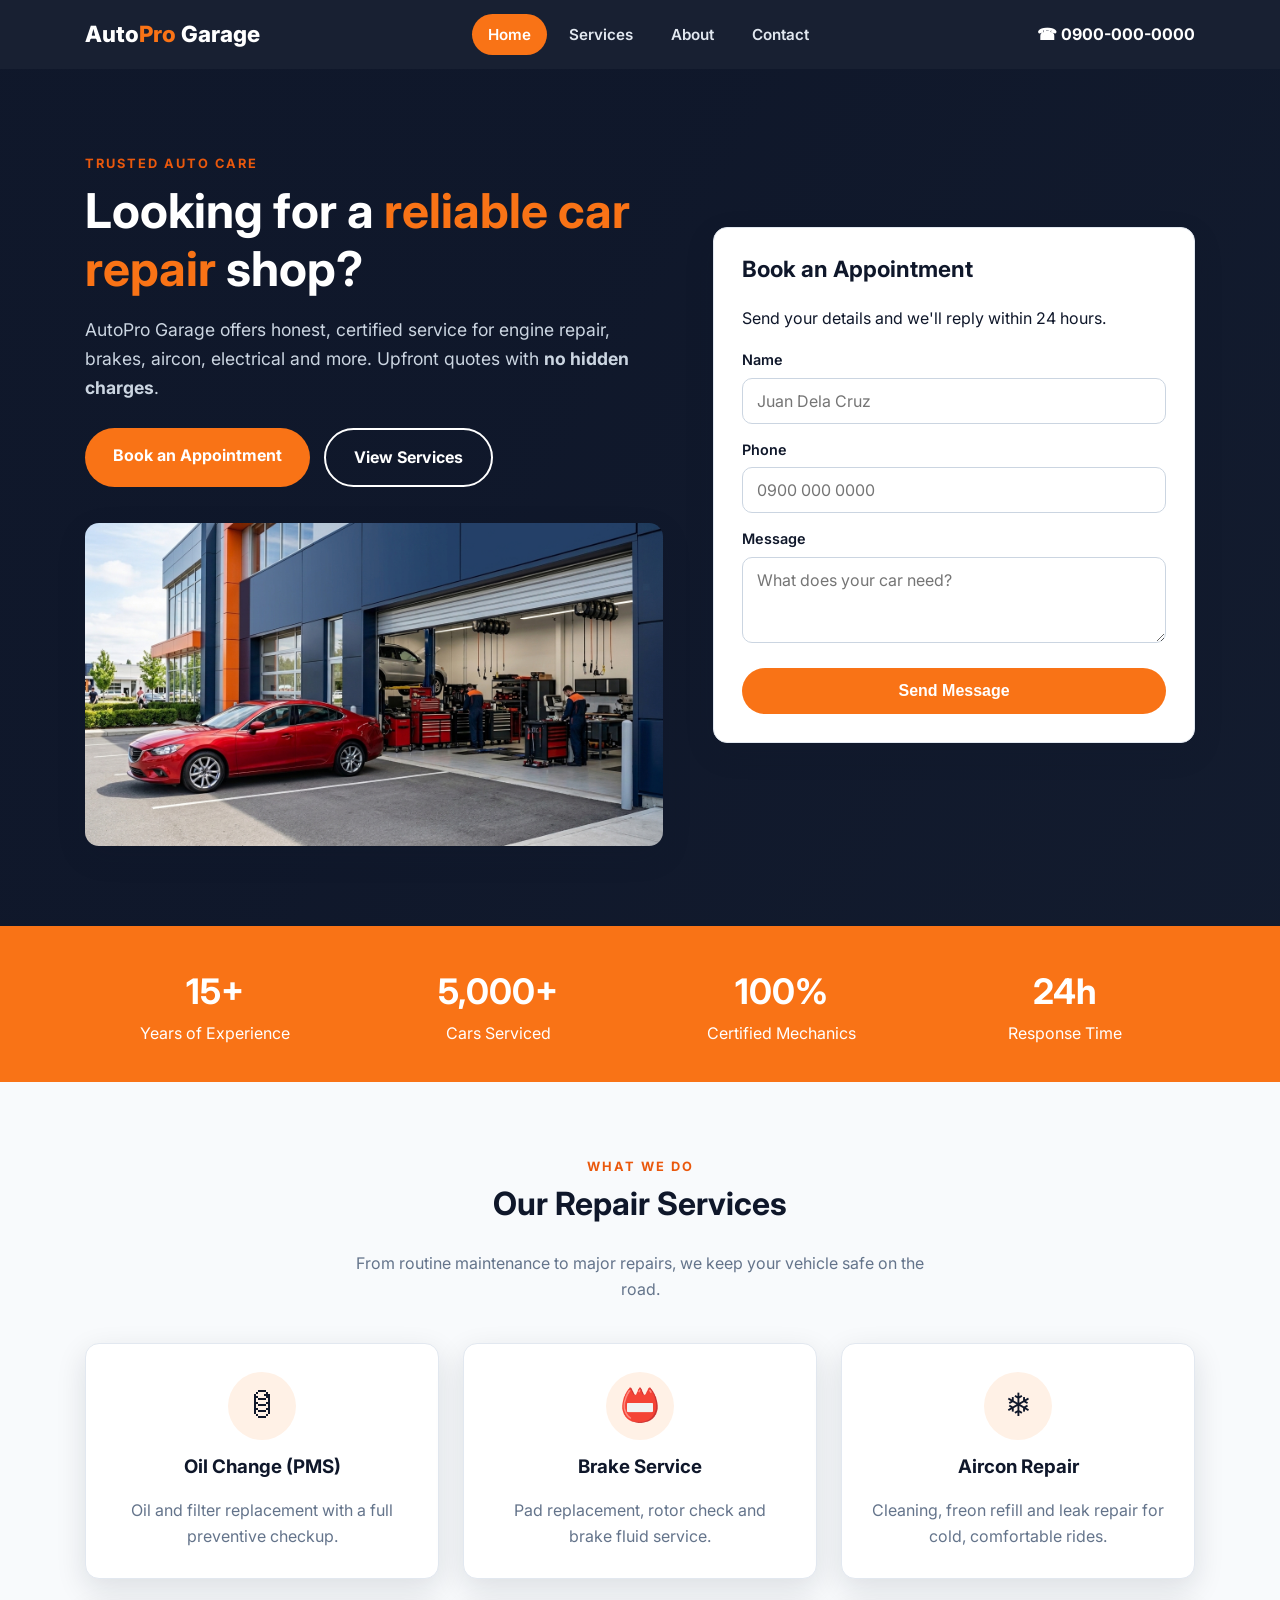
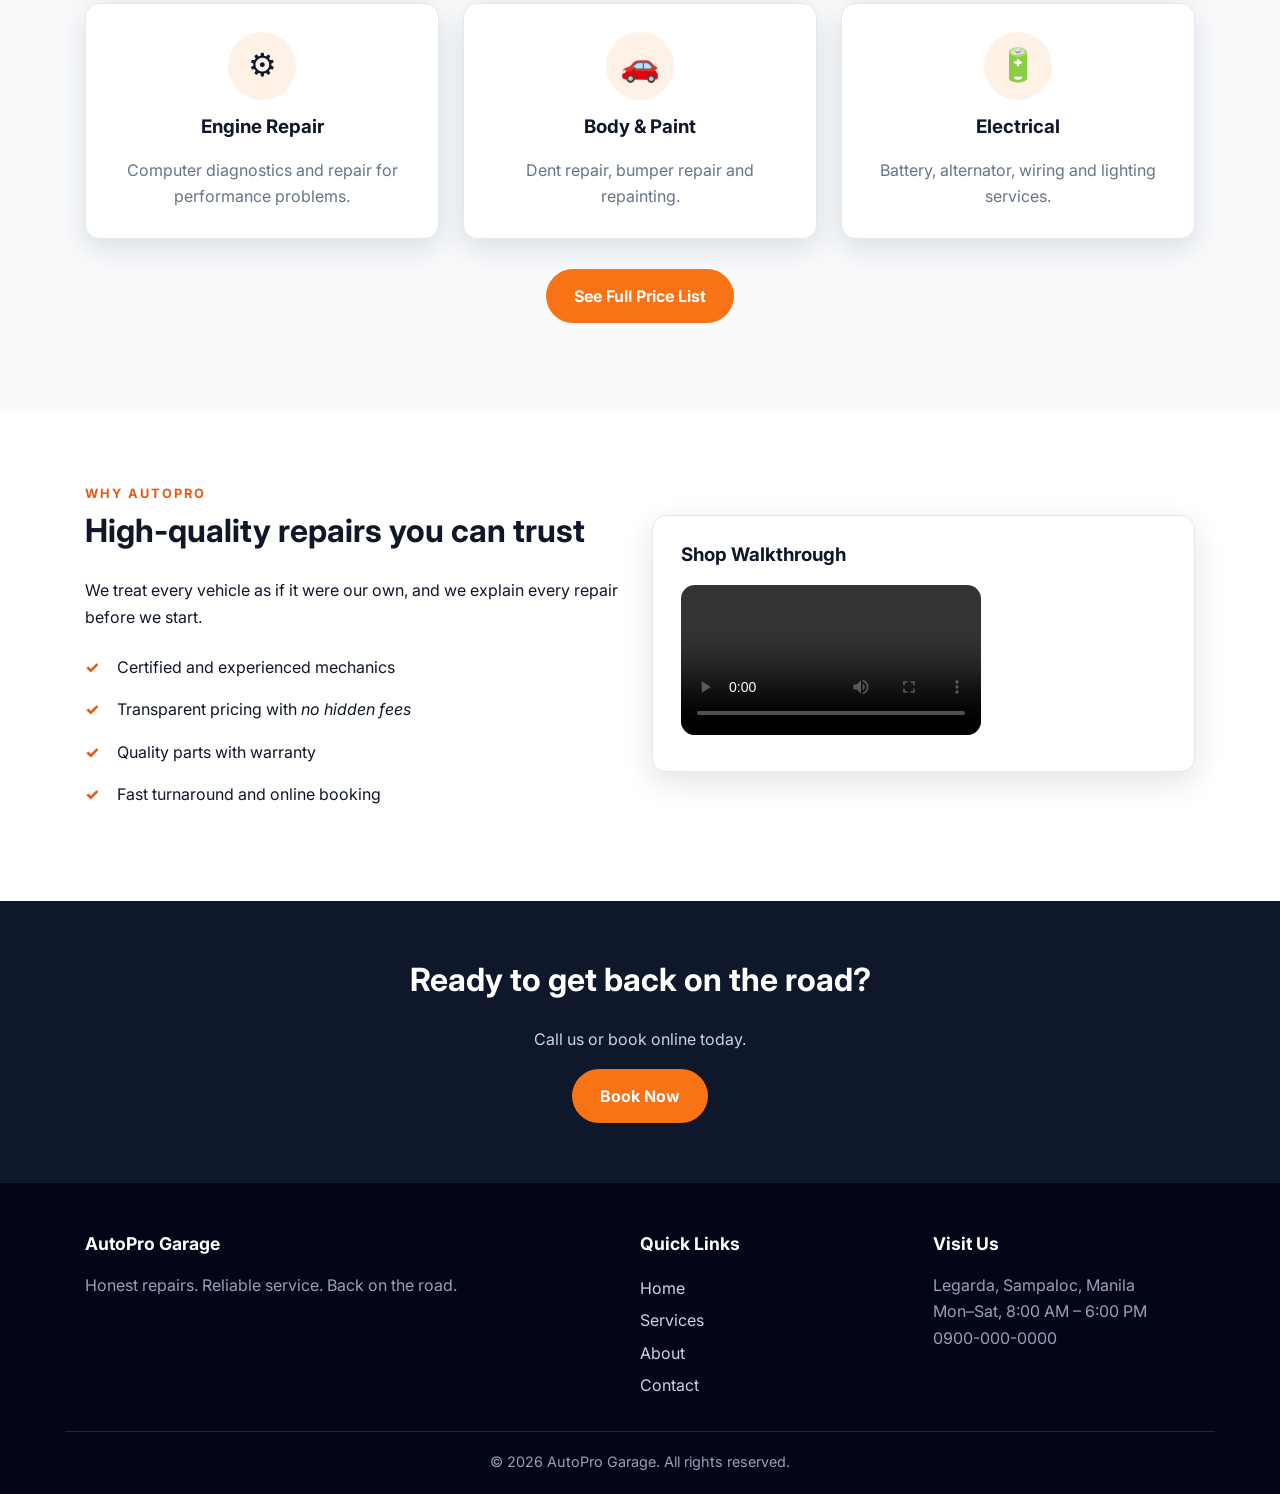
==== index.html @ 9cc5ad5d "AutoPro Garage website" ====
﻿<!DOCTYPE html>
<html lang="en">
<head>
  <meta charset="UTF-8">
  <meta name="viewport" content="width=device-width, initial-scale=1.0">
  <title>AutoPro Garage | Car Repair &amp; Maintenance</title>
  <link rel="preconnect" href="https://fonts.googleapis.com">
  <link rel="stylesheet" href="https://fonts.googleapis.com/css2?family=Inter:wght@400;500;600;700;800&display=swap">
  <link rel="stylesheet" href="style.css">
</head>
<body>
  <header class="site-header">
    <div class="header-inner">
      <a href="index.html" class="logo">Auto<span>Pro</span> Garage</a>
      <input type="checkbox" id="menu" class="menu-toggle">
      <label for="menu" class="menu-btn">&#9776;</label>
      <nav>
        <ul>
          <li><a href="index.html" class="active">Home</a></li>
          <li><a href="services.html">Services</a></li>
          <li><a href="about.html">About</a></li>
          <li><a href="contact.html">Contact</a></li>
        </ul>
      </nav>
      <a href="tel:+639000000000" class="header-phone">&#9742; 0900-000-0000</a>
    </div>
  </header>

  <section class="hero">
    <div class="container hero-grid">
      <div>
        <span class="eyebrow">Trusted Auto Care</span>
        <h1>Looking for a <span>reliable car repair</span> shop?</h1>
        <p class="lead">AutoPro Garage offers honest, certified service for engine repair, brakes, aircon, electrical and more. Upfront quotes with <strong>no hidden charges</strong>.</p>
        <div class="hero-buttons">
          <a href="contact.html" class="btn">Book an Appointment</a>
          <a href="services.html" class="btn outline">View Services</a>
        </div>
        <img class="hero-img" src="images/hero-car.jpg" alt="Red car parked in front of the AutoPro Garage" width="1280" height="720">
      </div>

      <div class="card form-card">
        <h3>Book an Appointment</h3>
        <p>Send your details and we'll reply within 24 hours.</p>
        <form action="#" method="post">
          <label for="h-name">Name</label>
          <input type="text" id="h-name" name="name" placeholder="Juan Dela Cruz">
          <label for="h-phone">Phone</label>
          <input type="tel" id="h-phone" name="phone" placeholder="0900 000 0000">
          <label for="h-msg">Message</label>
          <textarea id="h-msg" name="msg" rows="3" placeholder="What does your car need?"></textarea>
          <input type="submit" class="btn" value="Send Message">
        </form>
      </div>
    </div>
  </section>

  <section class="stats">
    <div class="container grid grid-4">
      <div><strong>15+</strong>Years of Experience</div>
      <div><strong>5,000+</strong>Cars Serviced</div>
      <div><strong>100%</strong>Certified Mechanics</div>
      <div><strong>24h</strong>Response Time</div>
    </div>
  </section>

  <section class="section">
    <div class="container">
      <div class="section-title">
        <span class="eyebrow">What We Do</span>
        <h2>Our Repair Services</h2>
        <p>From routine maintenance to major repairs, we keep your vehicle safe on the road.</p>
      </div>
      <div class="grid grid-3">
        <div class="card service-card"><div class="icon">&#128738;</div><h3>Oil Change (PMS)</h3><p>Oil and filter replacement with a full preventive checkup.</p></div>
        <div class="card service-card"><div class="icon">&#128219;</div><h3>Brake Service</h3><p>Pad replacement, rotor check and brake fluid service.</p></div>
        <div class="card service-card"><div class="icon">&#10052;</div><h3>Aircon Repair</h3><p>Cleaning, freon refill and leak repair for cold, comfortable rides.</p></div>
        <div class="card service-card"><div class="icon">&#9881;</div><h3>Engine Repair</h3><p>Computer diagnostics and repair for performance problems.</p></div>
        <div class="card service-card"><div class="icon">&#128663;</div><h3>Body &amp; Paint</h3><p>Dent repair, bumper repair and repainting.</p></div>
        <div class="card service-card"><div class="icon">&#128267;</div><h3>Electrical</h3><p>Battery, alternator, wiring and lighting services.</p></div>
      </div>
      <p style="text-align:center; margin-top:30px;"><a href="services.html" class="btn">See Full Price List</a></p>
    </div>
  </section>

  <section class="section alt">
    <div class="container grid grid-2" style="align-items:center;">
      <div>
        <span class="eyebrow">Why AutoPro</span>
        <h2>High-quality repairs you can trust</h2>
        <p>We treat every vehicle as if it were our own, and we explain every repair before we start.</p>
        <ul class="checks">
          <li>Certified and experienced mechanics</li>
          <li>Transparent pricing with <em>no hidden fees</em></li>
          <li>Quality parts with warranty</li>
          <li>Fast turnaround and online booking</li>
        </ul>
      </div>
      <div class="card">
        <h3>Shop Walkthrough</h3>
        <!-- Add your own file at media/shop.mp4 -->
        <video controls>
          <source src="media/shop.mp4" type="video/mp4">
          Your browser does not support the video tag.
        </video>
      </div>
    </div>
  </section>

  <section class="cta">
    <h2>Ready to get back on the road?</h2>
    <p>Call us or book online today.</p>
    <a href="contact.html" class="btn">Book Now</a>
  </section>

  <footer>
    <div class="container footer-grid">
      <div>
        <h3>AutoPro Garage</h3>
        <p>Honest repairs. Reliable service. Back on the road.</p>
      </div>
      <div>
        <h3>Quick Links</h3>
        <ul>
          <li><a href="index.html">Home</a></li>
          <li><a href="services.html">Services</a></li>
          <li><a href="about.html">About</a></li>
          <li><a href="contact.html">Contact</a></li>
        </ul>
      </div>
      <div>
        <h3>Visit Us</h3>
        <p>Legarda, Sampaloc, Manila<br>Mon&ndash;Sat, 8:00 AM &ndash; 6:00 PM<br>0900-000-0000</p>
      </div>
    </div>
    <div class="container copyright">&copy; 2026 AutoPro Garage. All rights reserved.</div>
  </footer>
</body>
</html>
---- style.css ----
/* AutoPro Garage - modern external stylesheet */
:root {
  --dark: #0f172a;
  --dark-2: #1e293b;
  --accent: #f97316;
  --accent-dark: #ea580c;
  --light: #f8fafc;
  --muted: #64748b;
  --radius: 14px;
  --shadow: 0 10px 30px rgba(15, 23, 42, 0.12);
}

* { box-sizing: border-box; }
html { scroll-behavior: smooth; }

body {
  margin: 0;
  font-family: "Inter", "Segoe UI", Arial, sans-serif;
  color: var(--dark);
  background-color: var(--light);
  line-height: 1.65;
}

img { max-width: 100%; height: auto; display: block; }
a { color: var(--accent-dark); }
h1, h2, h3 { line-height: 1.2; margin-top: 0; }
h2 { font-size: 2rem; }

.container { max-width: 1150px; margin: 0 auto; padding: 0 20px; }
.section { padding: 70px 0; }
.section.alt { background-color: #fff; }
.section-title { text-align: center; margin-bottom: 40px; }
.section-title p { color: var(--muted); max-width: 600px; margin: 8px auto 0; }
.eyebrow {
  display: inline-block;
  color: var(--accent-dark);
  font-weight: 700;
  letter-spacing: 2px;
  text-transform: uppercase;
  font-size: 0.8rem;
  margin-bottom: 8px;
}

/* ---------- Header + Navigation (sticky) ---------- */
header.site-header {
  position: sticky;
  top: 0;
  z-index: 100;
  background-color: rgba(15, 23, 42, 0.96);
  backdrop-filter: blur(8px);
}
.header-inner {
  display: flex;
  align-items: center;
  justify-content: space-between;
  gap: 20px;
  padding: 14px 20px;
  max-width: 1150px;
  margin: 0 auto;
}
.logo { color: #fff; text-decoration: none; font-size: 1.4rem; font-weight: 800; }
.logo span { color: var(--accent); }

nav ul { list-style-type: none; margin: 0; padding: 0; display: flex; gap: 6px; }
nav li { display: inline-block; }
nav a {
  display: block;
  color: #e2e8f0;
  text-decoration: none;
  padding: 8px 16px;
  border-radius: 999px;
  font-weight: 600;
  font-size: 0.95rem;
  transition: background-color 0.25s, color 0.25s;
}
nav a:hover, nav a.active { background-color: var(--accent); color: #fff; }

.header-phone { color: #fff; text-decoration: none; font-weight: 700; white-space: nowrap; }

/* Mobile menu (checkbox toggle) */
.menu-toggle { display: none; }
.menu-btn { display: none; color: #fff; font-size: 1.8rem; cursor: pointer; }

/* ---------- Buttons ---------- */
.btn {
  display: inline-block;
  background-color: var(--accent);
  color: #fff;
  text-decoration: none;
  font-weight: 700;
  padding: 14px 28px;
  border: none;
  border-radius: 999px;
  cursor: pointer;
  font-size: 1rem;
  transition: transform 0.2s, background-color 0.2s, box-shadow 0.2s;
}
.btn:hover { background-color: var(--accent-dark); transform: translateY(-2px); box-shadow: var(--shadow); }
.btn.outline { background: transparent; border: 2px solid #fff; }
.btn.outline:hover { background-color: #fff; color: var(--dark); }

/* ---------- Hero ---------- */
.hero {
  background: linear-gradient(120deg, rgba(15,23,42,0.96) 40%, rgba(15,23,42,0.75)), var(--dark-2);
  color: #fff;
  padding: 80px 0;
}
.hero-grid { display: grid; grid-template-columns: 1.2fr 1fr; gap: 50px; align-items: center; }
.hero h1 { font-size: 3rem; margin-bottom: 18px; }
.hero h1 span { color: var(--accent); }
.hero p.lead { color: #cbd5e1; font-size: 1.1rem; max-width: 560px; }
.hero-buttons { display: flex; gap: 14px; flex-wrap: wrap; margin-top: 26px; }
.hero-img { margin-top: 36px; border-radius: var(--radius); box-shadow: var(--shadow); }

.page-hero { background: var(--dark); color: #fff; text-align: center; padding: 60px 20px; }
.page-hero h1 { font-size: 2.6rem; margin-bottom: 8px; }
.page-hero p { color: #cbd5e1; margin: 0; }

/* ---------- Cards (box model) ---------- */
.card {
  background-color: #fff;
  border-radius: var(--radius);
  padding: 28px;
  box-shadow: var(--shadow);
  border: 1px solid #e2e8f0;
  margin-bottom: 24px;
}
.form-card { color: var(--dark); }
.form-card h3 { font-size: 1.4rem; }

.grid { display: grid; gap: 24px; }
.grid-3 { grid-template-columns: repeat(3, 1fr); }
.grid-4 { grid-template-columns: repeat(4, 1fr); }
.grid-2 { grid-template-columns: repeat(2, 1fr); }

.service-card { text-align: center; transition: transform 0.25s, box-shadow 0.25s; margin-bottom: 0; }
.service-card:hover { transform: translateY(-8px); box-shadow: 0 18px 40px rgba(249,115,22,0.25); }
.icon {
  width: 68px; height: 68px;
  margin: 0 auto 16px;
  display: flex; align-items: center; justify-content: center;
  font-size: 2rem;
  background-color: #fff1e6;
  border-radius: 50%;
}
.service-card p { color: var(--muted); margin-bottom: 0; }

/* Stats band */
.stats { background-color: var(--accent); color: #fff; padding: 36px 0; }
.stats .grid { text-align: center; }
.stats strong { display: block; font-size: 2.2rem; }

/* Steps */
.step { text-align: center; }
.step .num {
  width: 52px; height: 52px; border-radius: 50%;
  background-color: var(--dark); color: #fff;
  display: flex; align-items: center; justify-content: center;
  font-weight: 800; margin: 0 auto 12px;
}

/* Lists */
ul.checks { list-style-type: none; padding: 0; }
ul.checks li { padding: 8px 0 8px 32px; position: relative; }
ul.checks li::before { content: "\2713"; position: absolute; left: 0; color: var(--accent-dark); font-weight: 800; }

/* ---------- Table ---------- */
.table-wrap { overflow-x: auto; border-radius: var(--radius); box-shadow: var(--shadow); }
table { width: 100%; border-collapse: collapse; background-color: #fff; }
th, td { padding: 16px 20px; text-align: left; }
th { background-color: var(--dark); color: #fff; }
tr:nth-child(even) td { background-color: #f1f5f9; }
tr:hover td { background-color: #ffedd5; }
td.price { font-weight: 700; color: var(--accent-dark); white-space: nowrap; }

/* ---------- Forms ---------- */
form label { display: block; margin: 14px 0 6px; font-weight: 600; font-size: 0.9rem; }
form input[type="text"], form input[type="email"], form input[type="tel"], form input[type="password"], form select, form textarea {
  width: 100%;
  padding: 12px 14px;
  border: 1px solid #cbd5e1;
  border-radius: 10px;
  font-size: 1rem;
  font-family: inherit;
  transition: border-color 0.2s, box-shadow 0.2s;
}
form input:focus, form select:focus, form textarea:focus {
  outline: none;
  border-color: var(--accent);
  box-shadow: 0 0 0 4px rgba(249,115,22,0.18);
}
.options { display: flex; flex-wrap: wrap; gap: 8px 22px; }
.options label { display: inline-flex; align-items: center; gap: 6px; font-weight: 500; margin: 0; }
form .btn { width: 100%; margin-top: 18px; }

/* CTA band */
.cta { background-color: var(--dark); color: #fff; text-align: center; padding: 60px 20px; }
.cta p { color: #cbd5e1; }

video, audio { max-width: 100%; border-radius: var(--radius); }

/* ---------- Footer ---------- */
footer { background-color: #020617; color: #94a3b8; padding: 50px 0 20px; }
.footer-grid { display: grid; grid-template-columns: 2fr 1fr 1fr; gap: 30px; }
footer h3 { color: #fff; font-size: 1.1rem; }
footer a { color: #cbd5e1; text-decoration: none; }
footer a:hover { color: var(--accent); }
footer ul { list-style-type: none; padding: 0; margin: 0; }
footer li { padding: 3px 0; }
.copyright { border-top: 1px solid #1e293b; margin-top: 30px; padding-top: 18px; text-align: center; font-size: 0.9rem; }

/* ---------- Responsive ---------- */
@media (max-width: 900px) {
  .hero-grid, .grid-3, .grid-4, .grid-2, .footer-grid { grid-template-columns: 1fr; }
  .hero h1 { font-size: 2.2rem; }
  .header-phone { display: none; }
  .menu-btn { display: block; }
  nav { position: absolute; top: 100%; left: 0; right: 0; background-color: var(--dark); display: none; }
  nav ul { flex-direction: column; padding: 10px 20px 20px; }
  .menu-toggle:checked ~ nav { display: block; }
}

/* ---------- Brand logos ---------- */
.brand-grid { display: grid; grid-template-columns: repeat(5, 1fr); gap: 20px; }
.brand { background-color: #fff; border: 1px solid #e2e8f0; border-radius: var(--radius); box-shadow: var(--shadow); padding: 28px 12px; text-align: center; font-weight: 700; transition: transform 0.25s, box-shadow 0.25s; }
.brand img { margin: 0 auto 12px; width: 64px; height: 64px; object-fit: contain; filter: grayscale(1); opacity: 0.8; transition: filter 0.25s, opacity 0.25s; }
.brand:hover { transform: translateY(-6px); box-shadow: 0 18px 40px rgba(249,115,22,0.25); }
.brand:hover img { filter: none; opacity: 1; }
@media (max-width: 900px) { .brand-grid { grid-template-columns: repeat(2, 1fr); } }
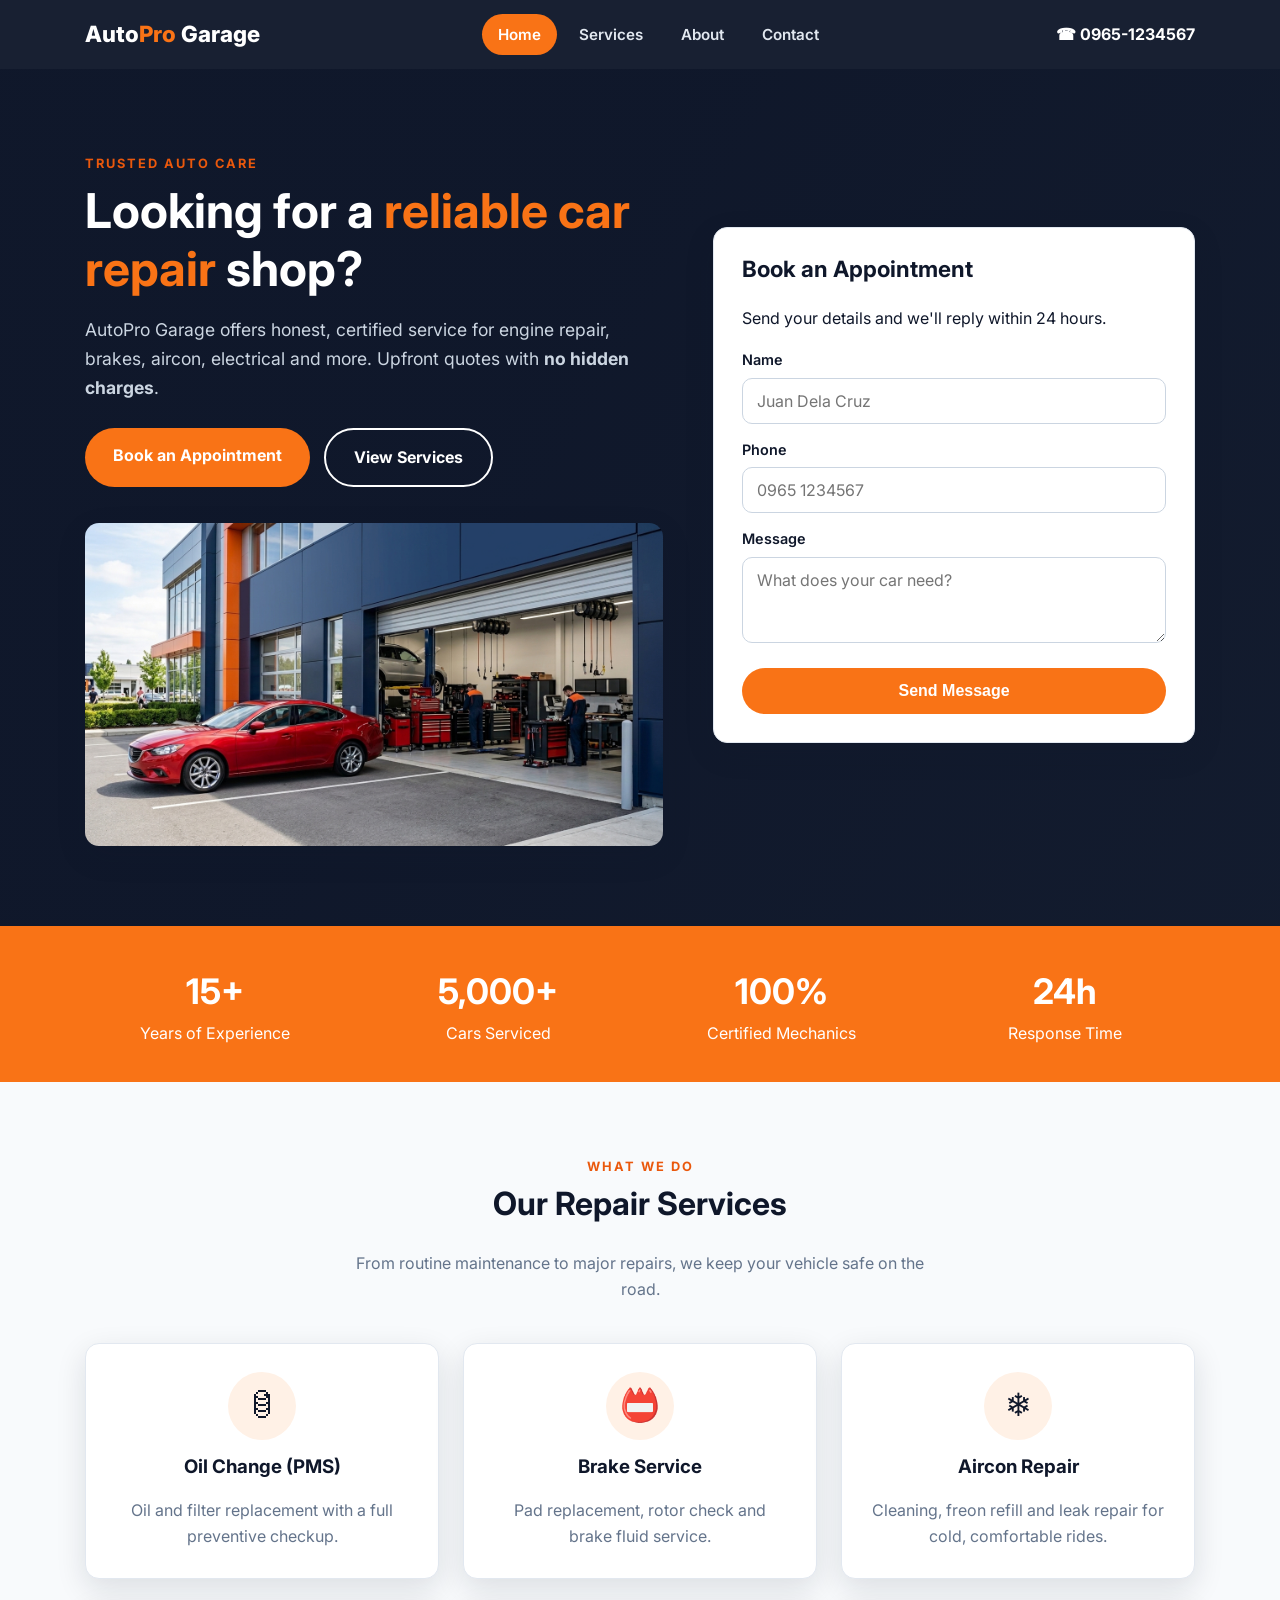
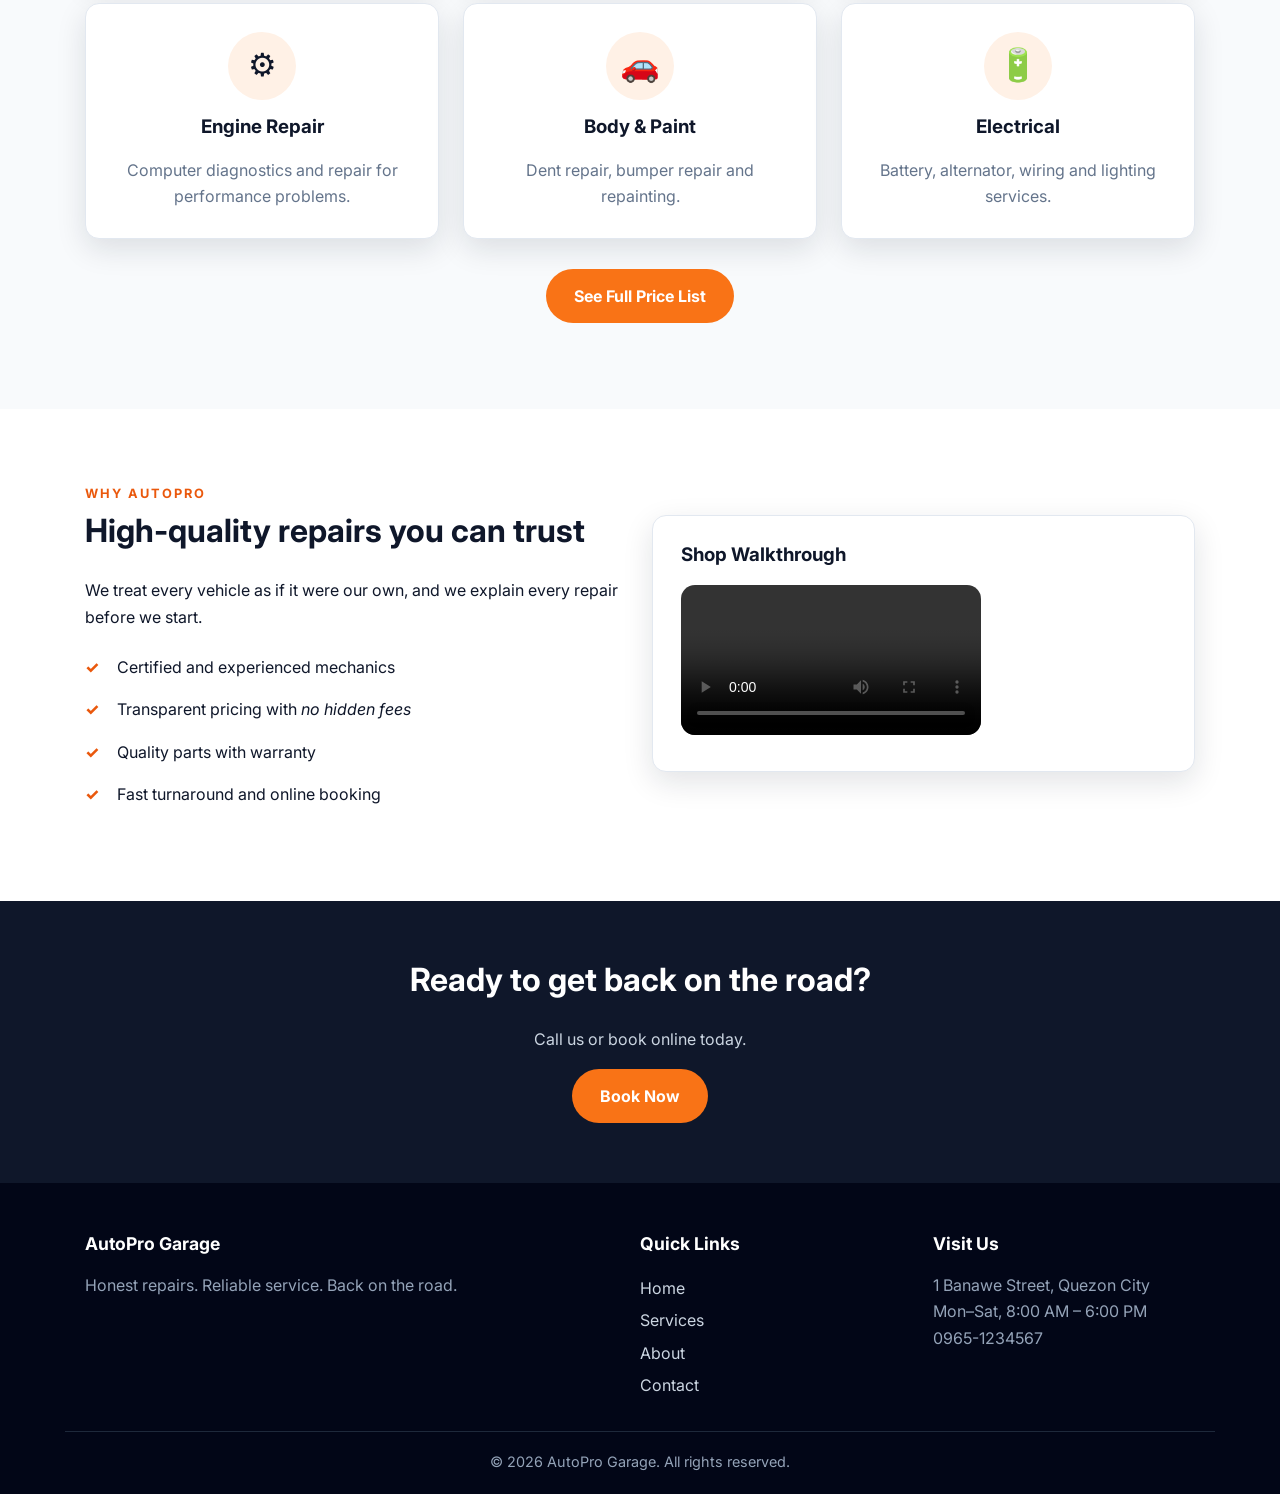
==== commit b313e090: "Update contact details" ====
--- a/index.html
+++ b/index.html
@@ -1,4 +1,4 @@
-﻿<!DOCTYPE html>
+<!DOCTYPE html>
 <html lang="en">
 <head>
   <meta charset="UTF-8">
@@ -22,7 +22,7 @@
           <li><a href="contact.html">Contact</a></li>
         </ul>
       </nav>
-      <a href="tel:+639000000000" class="header-phone">&#9742; 0900-000-0000</a>
+      <a href="tel:+639651234567" class="header-phone">&#9742; 0965-1234567</a>
     </div>
   </header>
 
@@ -46,7 +46,7 @@
           <label for="h-name">Name</label>
           <input type="text" id="h-name" name="name" placeholder="Juan Dela Cruz">
           <label for="h-phone">Phone</label>
-          <input type="tel" id="h-phone" name="phone" placeholder="0900 000 0000">
+          <input type="tel" id="h-phone" name="phone" placeholder="0965 1234567">
           <label for="h-msg">Message</label>
           <textarea id="h-msg" name="msg" rows="3" placeholder="What does your car need?"></textarea>
           <input type="submit" class="btn" value="Send Message">
@@ -130,7 +130,7 @@
       </div>
       <div>
         <h3>Visit Us</h3>
-        <p>Legarda, Sampaloc, Manila<br>Mon&ndash;Sat, 8:00 AM &ndash; 6:00 PM<br>0900-000-0000</p>
+        <p>1 Banawe Street, Quezon City<br>Mon&ndash;Sat, 8:00 AM &ndash; 6:00 PM<br>0965-1234567</p>
       </div>
     </div>
     <div class="container copyright">&copy; 2026 AutoPro Garage. All rights reserved.</div>
